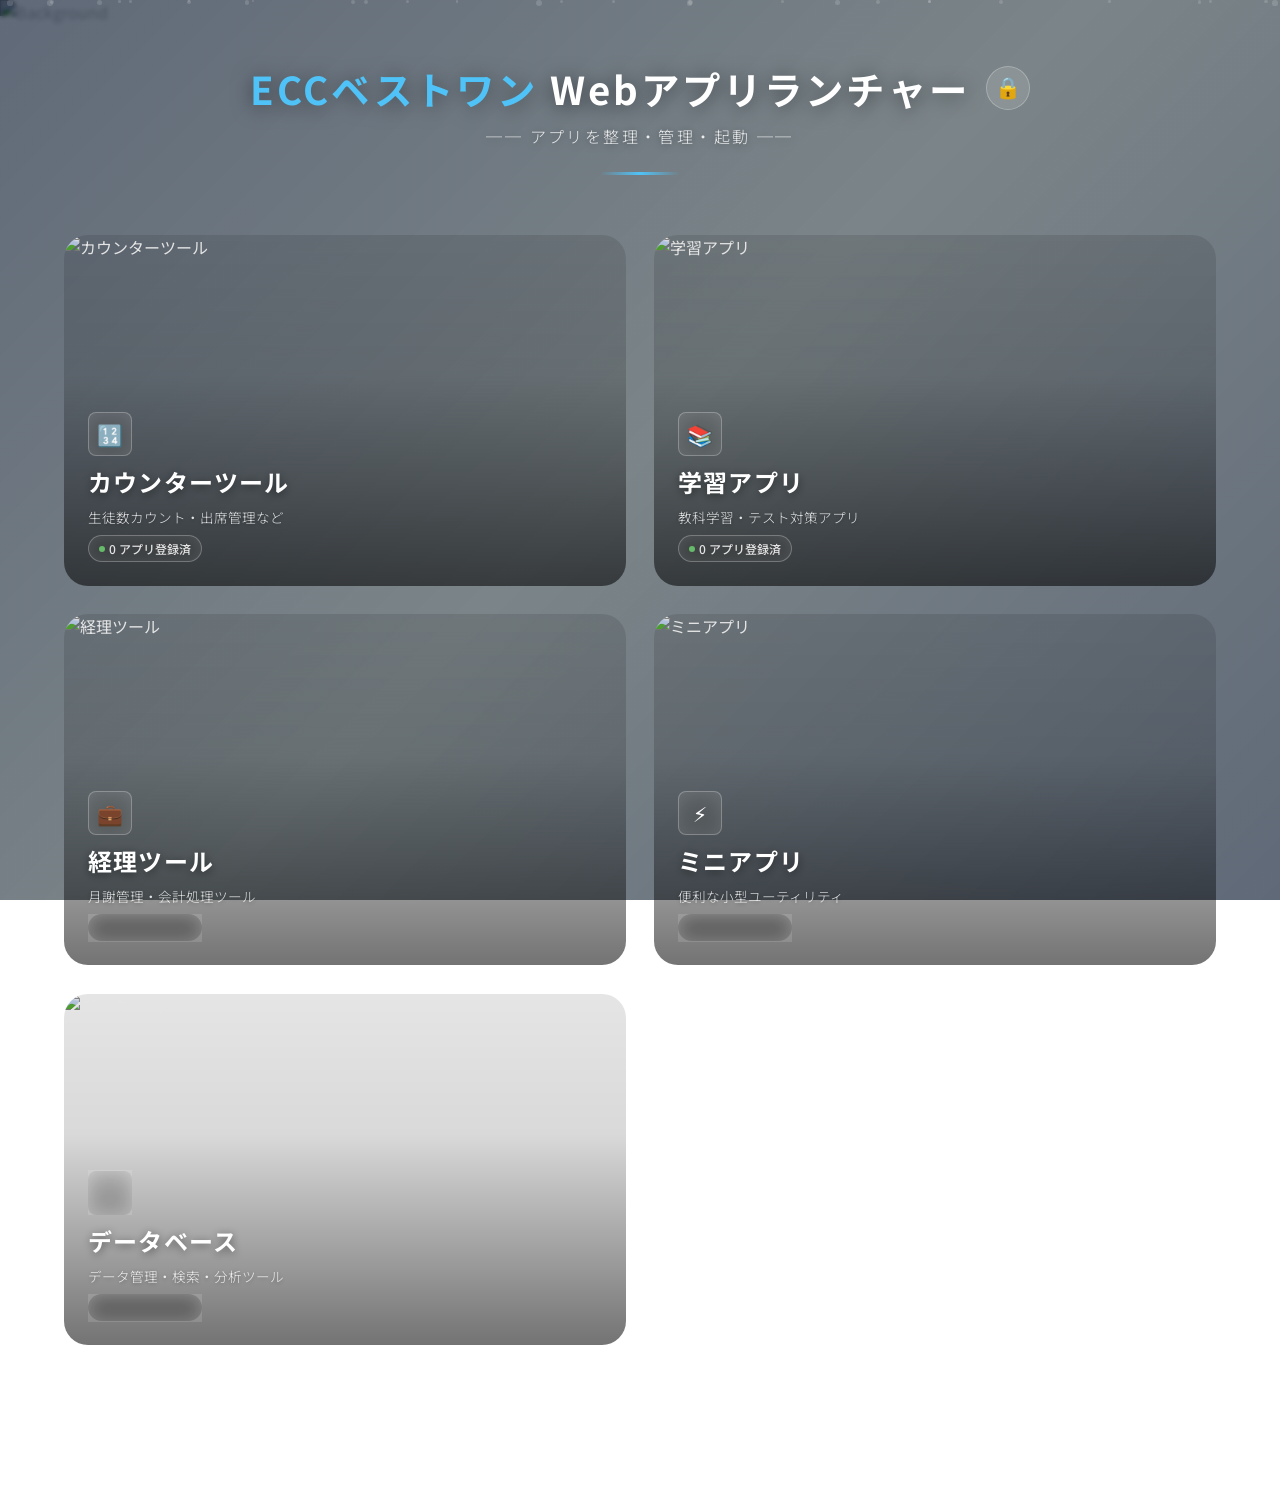
==== index.html @ 7f66db39 "Add files via upload" ====
<!DOCTYPE html>
<html lang="ja">

<head>
  <meta charset="UTF-8" />
  <meta name="viewport" content="width=device-width, initial-scale=1.0" />
  <meta name="description" content="学習塾 Webアプリ ランチャー - カウンターツール・学習アプリ・経理ツール・ミニアプリを一元管理" />
  <title>ECCベストワン Webアプリ ランチャー</title>
  <link rel="stylesheet" href="style.css" />
</head>

<body>

  <!-- Background -->
  <div class="bg-container">
    <img src="images/bg.png" alt="Background" />
  </div>
  <div class="bg-overlay"></div>

  <!-- Floating Particles -->
  <div class="particles-container" id="particles"></div>

  <!-- Header -->
  <header class="site-header">
    <div class="header-top">
      <h1 class="site-title">
        <span class="accent">ECCベストワン</span> Webアプリランチャー
      </h1>
      <button class="lock-btn" id="lockBtn" title="ロック/アンロック">🔒</button>
    </div>
    <p class="site-subtitle">── アプリを整理・管理・起動 ──</p>
  </header>

  <!-- Main Content -->
  <main class="main-content">
    <div class="category-grid" id="categoryGrid">
      <!-- Rendered by JS -->
    </div>
  </main>

  <!-- Footer -->
  <footer class="site-footer">
    &copy; 2026 ECCベストワン藍住・北島中央
  </footer>

  <!-- Modal: Add/Edit Category -->
  <div class="modal-backdrop" id="categoryModal">
    <div class="modal-panel">
      <h2 class="modal-title" id="modalTitle">新規カテゴリ追加</h2>
      <form id="categoryForm">
        <div class="modal-field">
          <label for="inputTitle">カテゴリ名</label>
          <input type="text" id="inputTitle" placeholder="例: カウンターツール" required />
        </div>
        <div class="modal-field">
          <label for="inputDescription">説明</label>
          <textarea id="inputDescription" placeholder="例: 生徒数カウント・出席管理など"></textarea>
        </div>
        <div class="modal-field">
          <label for="inputIcon">アイコン (絵文字)</label>
          <input type="text" id="inputIcon" placeholder="例: 🔢" value="📁" />
        </div>
        <div class="modal-field">
          <label for="inputImage">パネル画像パス</label>
          <input type="text" id="inputImage" placeholder="例: images/counter.png" />
        </div>
        <div class="modal-field">
          <label for="inputLink">リンク先</label>
          <input type="text" id="inputLink" placeholder="例: category.html?cat=counter" />
        </div>
        <div class="modal-actions">
          <button type="button" class="btn btn-secondary" id="btnCancel">キャンセル</button>
          <button type="submit" class="btn btn-primary">保存</button>
        </div>
      </form>
    </div>
  </div>

  <!-- Context Menu -->
  <div class="context-menu" id="contextMenu">
    <div class="context-menu-item" id="ctxEdit">✏️ 編集</div>
    <div class="context-menu-item danger" id="ctxDelete">🗑️ 削除</div>
  </div>

  <!-- Modal: Password -->
  <div class="modal-backdrop" id="passwordModal">
    <div class="modal-panel" style="max-width:360px;">
      <h2 class="modal-title">🔐 パスワード入力</h2>
      <form id="passwordForm">
        <div class="modal-field">
          <label for="inputPassword">パスワードを入力してください</label>
          <input type="password" id="inputPassword" placeholder="パスワード" required autocomplete="off" />
        </div>
        <div id="pwError" style="color:#ef5350;font-size:0.85rem;margin-bottom:12px;display:none;">パスワードが正しくありません</div>
        <div class="modal-actions">
          <button type="button" class="btn btn-secondary" id="btnPwCancel">キャンセル</button>
          <button type="submit" class="btn btn-primary">解除</button>
        </div>
      </form>
    </div>
  </div>

  <!-- Toast Container -->
  <div class="toast-container" id="toastContainer"></div>

  <script src="app.js"></script>
</body>

</html>
---- style.css ----
/* ============================================
   学習塾 Webアプリ ランディングページ - Style
   ============================================ */

@import url('https://fonts.googleapis.com/css2?family=Noto+Sans+JP:wght@300;400;500;700;900&family=Inter:wght@300;400;500;600;700&display=swap');

/* ---------- CSS Custom Properties ---------- */
:root {
  --color-bg-overlay: rgba(0, 0, 0, 0.35);
  --color-glass-bg: rgba(255, 255, 255, 0.12);
  --color-glass-border: rgba(255, 255, 255, 0.25);
  --color-glass-hover-bg: rgba(255, 255, 255, 0.22);
  --color-text-primary: #ffffff;
  --color-text-secondary: rgba(255, 255, 255, 0.85);
  --color-accent: #4fc3f7;
  --color-accent-glow: rgba(79, 195, 247, 0.4);
  --color-success: #66bb6a;
  --color-warning: #ffa726;
  --font-primary: 'Noto Sans JP', 'Inter', system-ui, -apple-system, sans-serif;
  --radius-sm: 8px;
  --radius-md: 16px;
  --radius-lg: 24px;
  --radius-xl: 32px;
  --shadow-glass: 0 8px 32px rgba(0, 0, 0, 0.3);
  --shadow-glow: 0 0 20px var(--color-accent-glow);
  --transition-smooth: 0.4s cubic-bezier(0.25, 0.46, 0.45, 0.94);
  --transition-bounce: 0.5s cubic-bezier(0.34, 1.56, 0.64, 1);
}

/* ---------- Reset & Base ---------- */
*,
*::before,
*::after {
  margin: 0;
  padding: 0;
  box-sizing: border-box;
}

html {
  font-size: 16px;
  scroll-behavior: smooth;
}

body {
  font-family: var(--font-primary);
  min-height: 100vh;
  color: var(--color-text-primary);
  overflow-x: hidden;
  position: relative;
}

/* ---------- Background ---------- */
.bg-container {
  position: fixed;
  inset: 0;
  z-index: -2;
}

.bg-container img {
  width: 100%;
  height: 100%;
  object-fit: cover;
  filter: brightness(0.7) saturate(1.2);
}

.bg-overlay {
  position: fixed;
  inset: 0;
  z-index: -1;
  background: linear-gradient(135deg,
      rgba(10, 25, 47, 0.65) 0%,
      rgba(15, 32, 39, 0.55) 50%,
      rgba(10, 25, 47, 0.65) 100%);
  backdrop-filter: blur(2px);
}

/* ---------- Header ---------- */
.site-header {
  position: relative;
  text-align: center;
  padding: 60px 20px 40px;
}

.site-header::after {
  content: '';
  display: block;
  width: 80px;
  height: 3px;
  margin: 24px auto 0;
  background: linear-gradient(90deg, transparent, var(--color-accent), transparent);
  border-radius: 2px;
}

.header-top {
  display: flex;
  align-items: center;
  justify-content: center;
  gap: 16px;
}

.site-title {
  font-size: 2.4rem;
  font-weight: 700;
  letter-spacing: 0.08em;
  text-shadow: 0 2px 20px rgba(0, 0, 0, 0.5);
}

.site-title .accent {
  color: var(--color-accent);
}

.site-subtitle {
  font-size: 1rem;
  font-weight: 300;
  color: var(--color-text-secondary);
  margin-top: 8px;
  letter-spacing: 0.15em;
  text-shadow: 0 1px 10px rgba(0, 0, 0, 0.4);
}

/* Lock Button */
.lock-btn {
  background: var(--color-glass-bg);
  backdrop-filter: blur(10px);
  border: 1px solid var(--color-glass-border);
  border-radius: 50%;
  width: 44px;
  height: 44px;
  font-size: 1.3rem;
  cursor: pointer;
  display: flex;
  align-items: center;
  justify-content: center;
  transition: all 0.3s;
  flex-shrink: 0;
}

.lock-btn:hover {
  background: var(--color-glass-hover-bg);
  transform: scale(1.1);
}

.lock-btn.unlocked {
  border-color: var(--color-success);
  box-shadow: 0 0 12px rgba(102, 187, 106, 0.3);
}

/* ---------- Main Content ---------- */
.main-content {
  max-width: 1200px;
  margin: 0 auto;
  padding: 20px 24px 80px;
}

/* ---------- Category Grid ---------- */
.category-grid {
  display: grid;
  grid-template-columns: repeat(2, 1fr);
  gap: 28px;
  perspective: 1200px;
}

/* ---------- Category Card ---------- */
.category-card {
  position: relative;
  border-radius: var(--radius-lg);
  overflow: hidden;
  cursor: pointer;
  text-decoration: none;
  color: inherit;
  transition: transform var(--transition-smooth), box-shadow var(--transition-smooth);
  transform-style: preserve-3d;
  aspect-ratio: 16 / 10;
}

.category-card:hover {
  transform: translateY(-8px) scale(1.02);
  box-shadow: var(--shadow-glass), var(--shadow-glow);
}

.category-card:active {
  transform: translateY(-2px) scale(0.99);
}

/* Card Image */
.card-image {
  position: absolute;
  inset: 0;
  z-index: 0;
}

.card-image img {
  width: 100%;
  height: 100%;
  object-fit: cover;
  transition: transform var(--transition-smooth), filter var(--transition-smooth);
}

.category-card:hover .card-image img {
  transform: scale(1.08);
  filter: brightness(1.1);
}

/* Card Glass Overlay */
.card-overlay {
  position: absolute;
  inset: 0;
  z-index: 1;
  background: linear-gradient(180deg,
      rgba(0, 0, 0, 0.1) 0%,
      rgba(0, 0, 0, 0.15) 40%,
      rgba(0, 0, 0, 0.55) 100%);
  transition: background var(--transition-smooth);
}

.category-card:hover .card-overlay {
  background: linear-gradient(180deg,
      rgba(0, 0, 0, 0.05) 0%,
      rgba(0, 0, 0, 0.1) 40%,
      rgba(0, 0, 0, 0.45) 100%);
}

/* Card Content */
.card-content {
  position: absolute;
  bottom: 0;
  left: 0;
  right: 0;
  z-index: 2;
  padding: 24px;
  display: flex;
  flex-direction: column;
  align-items: flex-start;
  gap: 8px;
}

.card-icon {
  width: 44px;
  height: 44px;
  border-radius: var(--radius-sm);
  background: var(--color-glass-bg);
  backdrop-filter: blur(10px);
  border: 1px solid var(--color-glass-border);
  display: flex;
  align-items: center;
  justify-content: center;
  font-size: 1.3rem;
  transition: transform var(--transition-bounce), background var(--transition-smooth);
}

.category-card:hover .card-icon {
  transform: scale(1.15) rotate(-5deg);
  background: var(--color-glass-hover-bg);
}

.card-title {
  font-size: 1.5rem;
  font-weight: 700;
  letter-spacing: 0.05em;
  text-shadow: 0 2px 10px rgba(0, 0, 0, 0.5);
}

.card-description {
  font-size: 0.85rem;
  font-weight: 300;
  color: var(--color-text-secondary);
  line-height: 1.5;
  text-shadow: 0 1px 5px rgba(0, 0, 0, 0.4);
}

.card-arrow {
  position: absolute;
  top: 20px;
  right: 20px;
  z-index: 2;
  width: 36px;
  height: 36px;
  border-radius: 50%;
  background: var(--color-glass-bg);
  backdrop-filter: blur(10px);
  border: 1px solid var(--color-glass-border);
  display: flex;
  align-items: center;
  justify-content: center;
  font-size: 1rem;
  opacity: 0;
  transform: translateX(-10px);
  transition: opacity var(--transition-smooth), transform var(--transition-smooth);
}

.category-card:hover .card-arrow {
  opacity: 1;
  transform: translateX(0);
}

/* Card Badge (count) */
.card-badge {
  display: inline-flex;
  align-items: center;
  gap: 4px;
  padding: 4px 10px;
  border-radius: 20px;
  background: var(--color-glass-bg);
  backdrop-filter: blur(10px);
  border: 1px solid var(--color-glass-border);
  font-size: 0.75rem;
  font-weight: 500;
  color: var(--color-text-secondary);
}

.card-badge .dot {
  width: 6px;
  height: 6px;
  border-radius: 50%;
  background: var(--color-success);
  animation: pulse-dot 2s ease-in-out infinite;
}

@keyframes pulse-dot {

  0%,
  100% {
    opacity: 1;
    transform: scale(1);
  }

  50% {
    opacity: 0.5;
    transform: scale(0.8);
  }
}

/* ---------- Floating Particles ---------- */
.particles-container {
  position: fixed;
  inset: 0;
  z-index: -1;
  pointer-events: none;
  overflow: hidden;
}

.particle {
  position: absolute;
  width: 4px;
  height: 4px;
  background: rgba(255, 255, 255, 0.15);
  border-radius: 50%;
  animation: float-particle linear infinite;
}

@keyframes float-particle {
  0% {
    transform: translateY(100vh) translateX(0);
    opacity: 0;
  }

  10% {
    opacity: 1;
  }

  90% {
    opacity: 1;
  }

  100% {
    transform: translateY(-10vh) translateX(50px);
    opacity: 0;
  }
}

/* ---------- Footer ---------- */
.site-footer {
  text-align: center;
  padding: 24px 20px 40px;
  color: rgba(255, 255, 255, 0.4);
  font-size: 0.8rem;
  letter-spacing: 0.1em;
}

/* ---------- Modal: Add Category ---------- */
.modal-backdrop {
  display: none;
  position: fixed;
  inset: 0;
  z-index: 100;
  background: rgba(0, 0, 0, 0.6);
  backdrop-filter: blur(8px);
  align-items: center;
  justify-content: center;
}

.modal-backdrop.active {
  display: flex;
}

.modal-panel {
  width: 90%;
  max-width: 480px;
  background: rgba(20, 30, 48, 0.92);
  backdrop-filter: blur(20px);
  border: 1px solid var(--color-glass-border);
  border-radius: var(--radius-lg);
  padding: 36px 32px;
  box-shadow: var(--shadow-glass);
  animation: modal-enter 0.2s ease-out;
}

@keyframes modal-enter {
  from {
    opacity: 0;
  }

  to {
    opacity: 1;
  }
}

.modal-title {
  font-size: 1.3rem;
  font-weight: 700;
  margin-bottom: 24px;
  letter-spacing: 0.05em;
}

.modal-field {
  margin-bottom: 16px;
}

.modal-field label {
  display: block;
  font-size: 0.85rem;
  font-weight: 500;
  color: var(--color-text-secondary);
  margin-bottom: 6px;
}

.modal-field input,
.modal-field textarea {
  width: 100%;
  padding: 12px 16px;
  border-radius: var(--radius-sm);
  border: 1px solid var(--color-glass-border);
  background: rgba(255, 255, 255, 0.08);
  color: var(--color-text-primary);
  font-family: var(--font-primary);
  font-size: 0.95rem;
  outline: none;
  transition: border-color 0.3s, background 0.3s;
}

.modal-field input:focus,
.modal-field textarea:focus {
  border-color: var(--color-accent);
  background: rgba(255, 255, 255, 0.12);
}

.modal-field textarea {
  height: 80px;
  resize: vertical;
}

.modal-actions {
  display: flex;
  gap: 12px;
  margin-top: 24px;
}

.btn {
  flex: 1;
  padding: 12px 20px;
  border: none;
  border-radius: var(--radius-sm);
  font-family: var(--font-primary);
  font-size: 0.9rem;
  font-weight: 600;
  cursor: pointer;
  transition: all 0.3s;
  letter-spacing: 0.05em;
}

.btn-primary {
  background: linear-gradient(135deg, var(--color-accent), #0288d1);
  color: white;
  box-shadow: 0 4px 15px rgba(79, 195, 247, 0.3);
}

.btn-primary:hover {
  box-shadow: 0 6px 20px rgba(79, 195, 247, 0.5);
  transform: translateY(-2px);
}

.btn-secondary {
  background: rgba(255, 255, 255, 0.1);
  color: var(--color-text-secondary);
  border: 1px solid var(--color-glass-border);
}

.btn-secondary:hover {
  background: rgba(255, 255, 255, 0.18);
}

/* ---------- Add Category Button ---------- */
.add-category-card {
  display: flex;
  align-items: center;
  justify-content: center;
  border: 2px dashed var(--color-glass-border);
  border-radius: var(--radius-lg);
  cursor: pointer;
  color: var(--color-text-secondary);
  font-size: 1rem;
  font-weight: 500;
  gap: 8px;
  transition: all var(--transition-smooth);
  aspect-ratio: 16 / 10;
  background: var(--color-glass-bg);
  backdrop-filter: blur(6px);
}

.add-category-card:hover {
  border-color: var(--color-accent);
  color: var(--color-accent);
  background: rgba(79, 195, 247, 0.08);
  transform: translateY(-4px);
}

.add-category-card .plus-icon {
  font-size: 1.8rem;
  font-weight: 300;
  line-height: 1;
}

/* ---------- Context Menu ---------- */
.context-menu {
  display: none;
  position: fixed;
  z-index: 200;
  background: rgba(20, 30, 48, 0.95);
  backdrop-filter: blur(20px);
  border: 1px solid var(--color-glass-border);
  border-radius: var(--radius-sm);
  padding: 8px 0;
  min-width: 160px;
  box-shadow: var(--shadow-glass);
}

.context-menu.active {
  display: block;
}

.context-menu-item {
  padding: 10px 20px;
  font-size: 0.85rem;
  cursor: pointer;
  transition: background 0.2s;
  display: flex;
  align-items: center;
  gap: 8px;
}

.context-menu-item:hover {
  background: rgba(255, 255, 255, 0.1);
}

.context-menu-item.danger {
  color: #ef5350;
}

.context-menu-item.danger:hover {
  background: rgba(239, 83, 80, 0.15);
}

/* ---------- Toast Notification ---------- */
.toast-container {
  position: fixed;
  bottom: 30px;
  right: 30px;
  z-index: 300;
  display: flex;
  flex-direction: column;
  gap: 10px;
}

.toast {
  padding: 14px 22px;
  border-radius: var(--radius-sm);
  background: rgba(20, 30, 48, 0.92);
  backdrop-filter: blur(20px);
  border: 1px solid var(--color-glass-border);
  color: var(--color-text-primary);
  font-size: 0.85rem;
  box-shadow: var(--shadow-glass);
  animation: toast-in 0.4s ease-out, toast-out 0.4s ease-in 2.6s forwards;
}

@keyframes toast-in {
  from {
    opacity: 0;
    transform: translateX(30px);
  }

  to {
    opacity: 1;
    transform: translateX(0);
  }
}

@keyframes toast-out {
  from {
    opacity: 1;
    transform: translateX(0);
  }

  to {
    opacity: 0;
    transform: translateX(30px);
  }
}

/* ---------- Responsive ---------- */
@media (max-width: 768px) {
  .site-title {
    font-size: 1.7rem;
  }

  .site-subtitle {
    font-size: 0.85rem;
  }

  .category-grid {
    grid-template-columns: 1fr;
    gap: 20px;
  }

  .card-content {
    padding: 18px;
  }

  .card-title {
    font-size: 1.2rem;
  }

  .site-header {
    padding: 40px 16px 28px;
  }

  .main-content {
    padding: 16px 16px 60px;
  }
}

@media (max-width: 480px) {
  .site-title {
    font-size: 1.4rem;
  }

  .category-card {
    aspect-ratio: 16 / 9;
  }
}
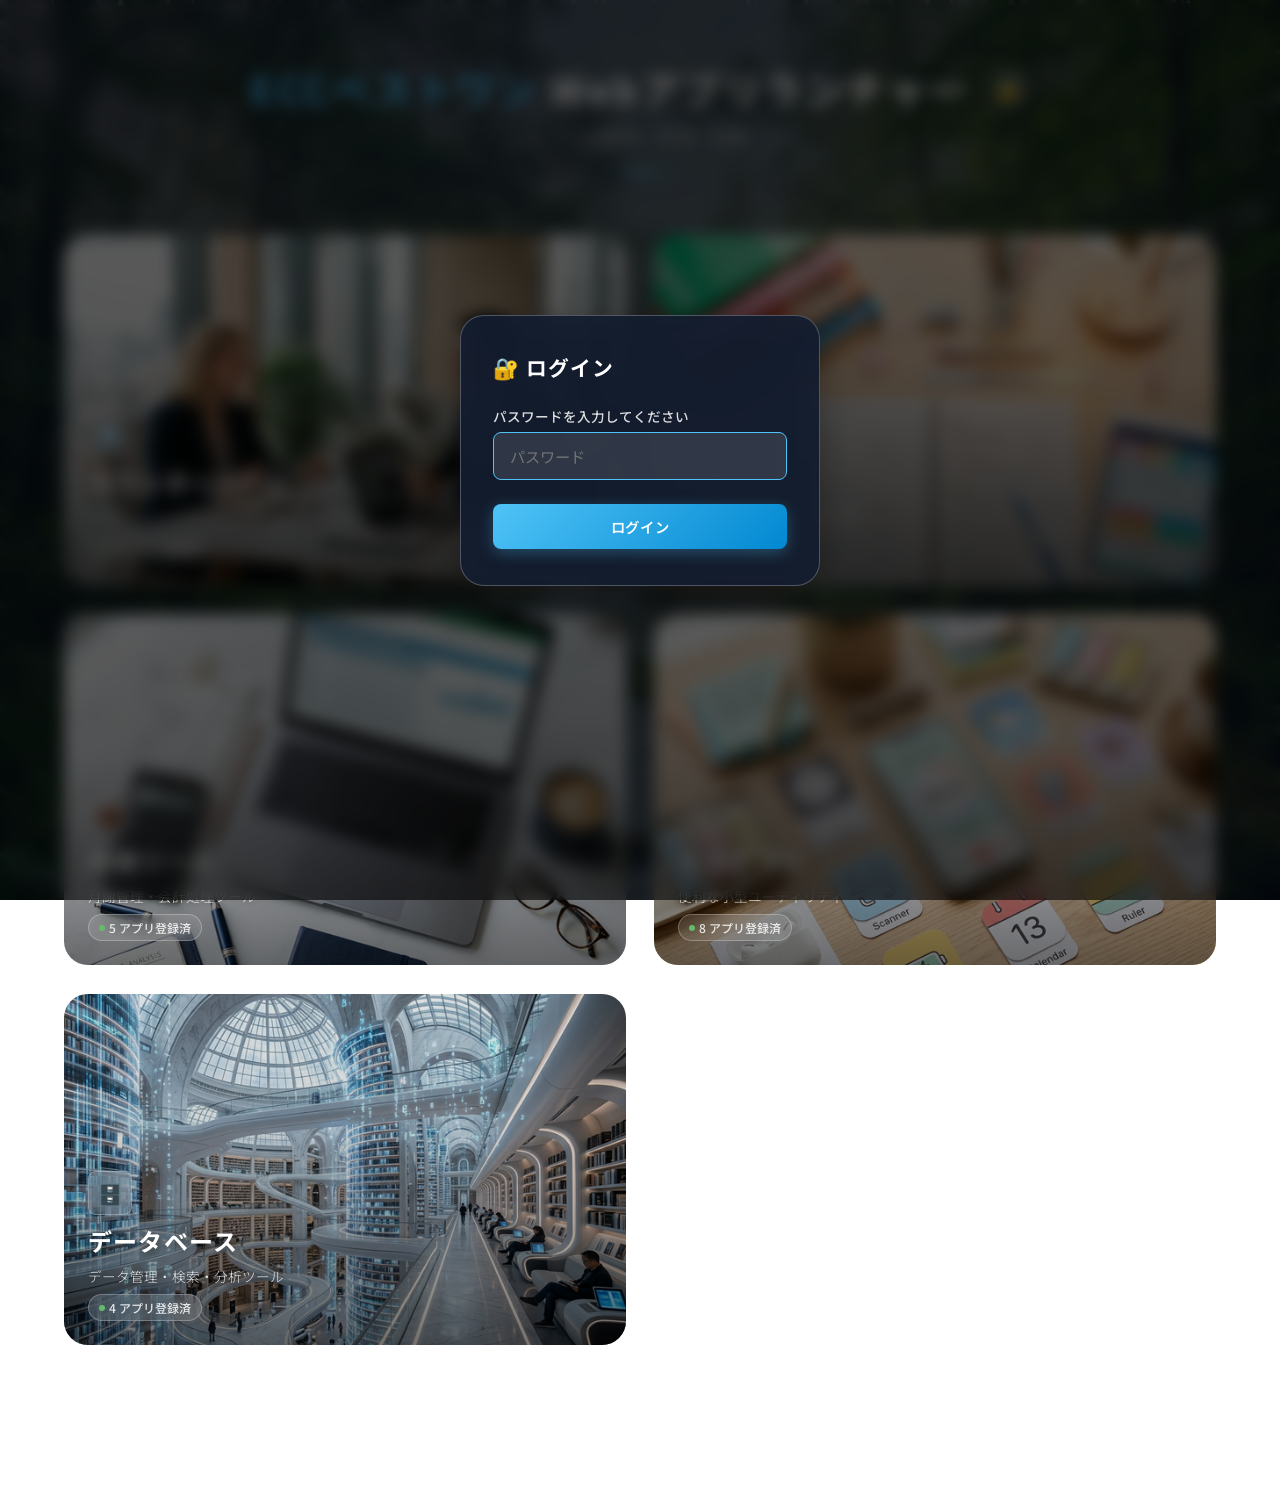
==== commit 3b914e0d: "up" ====
--- a/index.html
+++ b/index.html
@@ -26,7 +26,10 @@
       <h1 class="site-title">
         <span class="accent">ECCベストワン</span> Webアプリランチャー
       </h1>
-      <button class="lock-btn" id="lockBtn" title="ロック/アンロック">🔒</button>
+      <div class="header-actions">
+        <button class="settings-btn" id="settingsBtn" style="display:none" title="設定">⚙️</button>
+        <button class="lock-btn" id="lockBtn" title="ロック/アンロック">🔒</button>
+      </div>
     </div>
     <p class="site-subtitle">── アプリを整理・管理・起動 ──</p>
   </header>
@@ -82,10 +85,10 @@
     <div class="context-menu-item danger" id="ctxDelete">🗑️ 削除</div>
   </div>
 
-  <!-- Modal: Password -->
+  <!-- Modal: Password (Login) -->
   <div class="modal-backdrop" id="passwordModal">
     <div class="modal-panel" style="max-width:360px;">
-      <h2 class="modal-title">🔐 パスワード入力</h2>
+      <h2 class="modal-title">🔐 ログイン</h2>
       <form id="passwordForm">
         <div class="modal-field">
           <label for="inputPassword">パスワードを入力してください</label>
@@ -93,10 +96,24 @@
         </div>
         <div id="pwError" style="color:#ef5350;font-size:0.85rem;margin-bottom:12px;display:none;">パスワードが正しくありません</div>
         <div class="modal-actions">
-          <button type="button" class="btn btn-secondary" id="btnPwCancel">キャンセル</button>
-          <button type="submit" class="btn btn-primary">解除</button>
+          <button type="submit" class="btn btn-primary" style="width:100%">ログイン</button>
         </div>
       </form>
+    </div>
+  </div>
+
+  <!-- Modal: Settings (master + local only) -->
+  <div class="modal-backdrop" id="settingsModal">
+    <div class="modal-panel" style="max-width:560px;">
+      <h2 class="modal-title">⚙️ 設定</h2>
+      <div id="settingsContent">
+        <!-- Built by JS -->
+      </div>
+      <div class="modal-actions" style="margin-top:20px;">
+        <button type="button" class="btn btn-secondary" id="btnSettingsExport">📤 エクスポート</button>
+        <button type="button" class="btn btn-secondary" id="btnSettingsClose">閉じる</button>
+        <button type="button" class="btn btn-primary" id="btnSettingsSave">保存</button>
+      </div>
     </div>
   </div>
 
--- a/style.css
+++ b/style.css
@@ -118,6 +118,112 @@
   text-shadow: 0 1px 10px rgba(0, 0, 0, 0.4);
 }
 
+/* Header Actions */
+.header-actions {
+  display: flex;
+  align-items: center;
+  gap: 8px;
+}
+
+/* Settings Button */
+.settings-btn {
+  background: var(--color-glass-bg);
+  backdrop-filter: blur(10px);
+  border: 1px solid rgba(76, 175, 80, 0.4);
+  border-radius: 50%;
+  width: 44px;
+  height: 44px;
+  font-size: 1.3rem;
+  cursor: pointer;
+  display: flex;
+  align-items: center;
+  justify-content: center;
+  transition: all 0.3s;
+  flex-shrink: 0;
+}
+
+.settings-btn:hover {
+  background: rgba(76, 175, 80, 0.2);
+  transform: scale(1.1) rotate(45deg);
+}
+
+/* Settings Modal */
+.settings-role-section {
+  background: rgba(255, 255, 255, 0.05);
+  border: 1px solid var(--color-glass-border);
+  border-radius: var(--radius-md);
+  padding: 16px;
+  margin-bottom: 12px;
+}
+
+.settings-role-header {
+  display: flex;
+  justify-content: space-between;
+  align-items: center;
+  margin-bottom: 12px;
+}
+
+.settings-role-label {
+  font-weight: 700;
+  font-size: 1rem;
+}
+
+.settings-role-name {
+  font-size: 0.75rem;
+  color: var(--color-text-secondary);
+  background: rgba(255, 255, 255, 0.08);
+  border-radius: 12px;
+  padding: 2px 10px;
+}
+
+.settings-pw-input {
+  width: 100%;
+  padding: 8px 12px;
+  background: rgba(255, 255, 255, 0.08);
+  border: 1px solid var(--color-glass-border);
+  border-radius: var(--radius-sm);
+  color: var(--color-text-primary);
+  font-family: monospace;
+  font-size: 0.95rem;
+}
+
+.settings-cat-grid {
+  display: flex;
+  flex-wrap: wrap;
+  gap: 8px;
+  margin-top: 6px;
+}
+
+.settings-cat-label {
+  display: flex;
+  align-items: center;
+  gap: 4px;
+  font-size: 0.85rem;
+  cursor: pointer;
+  background: rgba(255, 255, 255, 0.06);
+  border: 1px solid var(--color-glass-border);
+  border-radius: var(--radius-sm);
+  padding: 4px 10px;
+  transition: background 0.2s;
+}
+
+.settings-cat-label:hover {
+  background: rgba(255, 255, 255, 0.12);
+}
+
+.settings-cat-label input[type="checkbox"] {
+  accent-color: var(--color-accent);
+  width: 16px;
+  height: 16px;
+}
+
+.settings-master-note {
+  font-size: 0.85rem;
+  color: var(--color-text-secondary);
+  padding: 8px 0;
+  font-style: italic;
+}
+
 /* Lock Button */
 .lock-btn {
   background: var(--color-glass-bg);
@@ -182,6 +288,42 @@
   transform: translateY(-2px) scale(0.99);
 }
 
+/* Locked card */
+.category-card.locked {
+  cursor: not-allowed;
+}
+
+.category-card.locked:hover {
+  transform: none;
+  box-shadow: var(--shadow-glass);
+}
+
+.category-card.locked .card-image img {
+  filter: grayscale(0.7) brightness(0.5);
+}
+
+.category-card.locked:hover .card-image img {
+  transform: none;
+  filter: grayscale(0.7) brightness(0.5);
+}
+
+.card-lock-overlay {
+  position: absolute;
+  inset: 0;
+  z-index: 5;
+  display: flex;
+  align-items: center;
+  justify-content: center;
+  background: rgba(0, 0, 0, 0.25);
+  border-radius: inherit;
+}
+
+.card-lock-overlay .lock-icon {
+  font-size: 2.5rem;
+  filter: drop-shadow(0 2px 8px rgba(0, 0, 0, 0.5));
+  opacity: 0.8;
+}
+
 /* Card Image */
 .card-image {
   position: absolute;
@@ -385,8 +527,10 @@
   z-index: 100;
   background: rgba(0, 0, 0, 0.6);
   backdrop-filter: blur(8px);
-  align-items: center;
+  align-items: flex-start;
   justify-content: center;
+  overflow-y: auto;
+  padding: 40px 16px;
 }
 
 .modal-backdrop.active {
@@ -396,6 +540,7 @@
 .modal-panel {
   width: 90%;
   max-width: 480px;
+  max-height: none;
   background: rgba(20, 30, 48, 0.92);
   backdrop-filter: blur(20px);
   border: 1px solid var(--color-glass-border);
@@ -403,6 +548,7 @@
   padding: 36px 32px;
   box-shadow: var(--shadow-glass);
   animation: modal-enter 0.2s ease-out;
+  margin: auto;
 }
 
 @keyframes modal-enter {
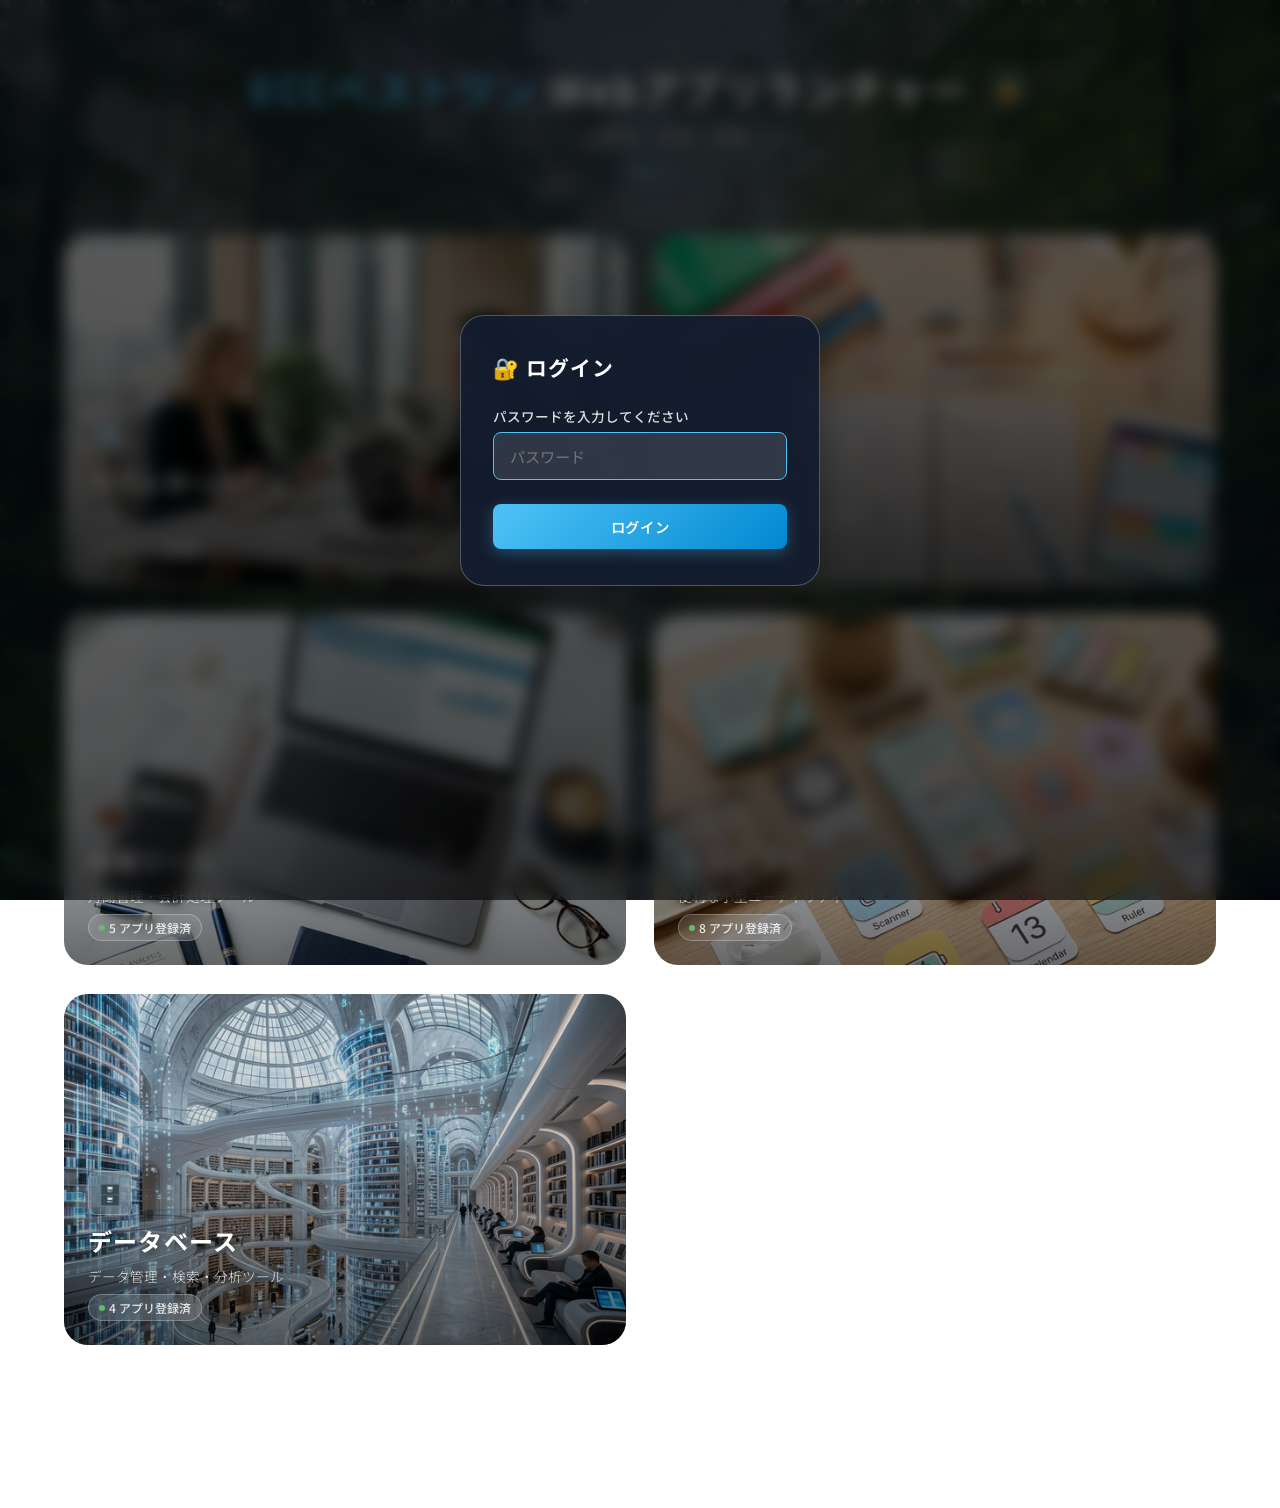
==== commit c03857e7: "up" ====
--- a/index.html
+++ b/index.html
@@ -6,6 +6,16 @@
   <meta name="viewport" content="width=device-width, initial-scale=1.0" />
   <meta name="description" content="学習塾 Webアプリ ランチャー - カウンターツール・学習アプリ・経理ツール・ミニアプリを一元管理" />
   <title>ECCベストワン Webアプリ ランチャー</title>
+
+  <!-- Favicon / Home Screen Icon -->
+  <link rel="icon" type="image/png" sizes="512x512" href="images/icon-512.png" />
+  <link rel="apple-touch-icon" href="images/icon-512.png" />
+  <link rel="manifest" href="manifest.json" />
+  <meta name="theme-color" content="#c4a7e7" />
+  <meta name="apple-mobile-web-app-capable" content="yes" />
+  <meta name="apple-mobile-web-app-status-bar-style" content="black-translucent" />
+  <meta name="apple-mobile-web-app-title" content="ECC Apps" />
+
   <link rel="stylesheet" href="style.css" />
 </head>
 
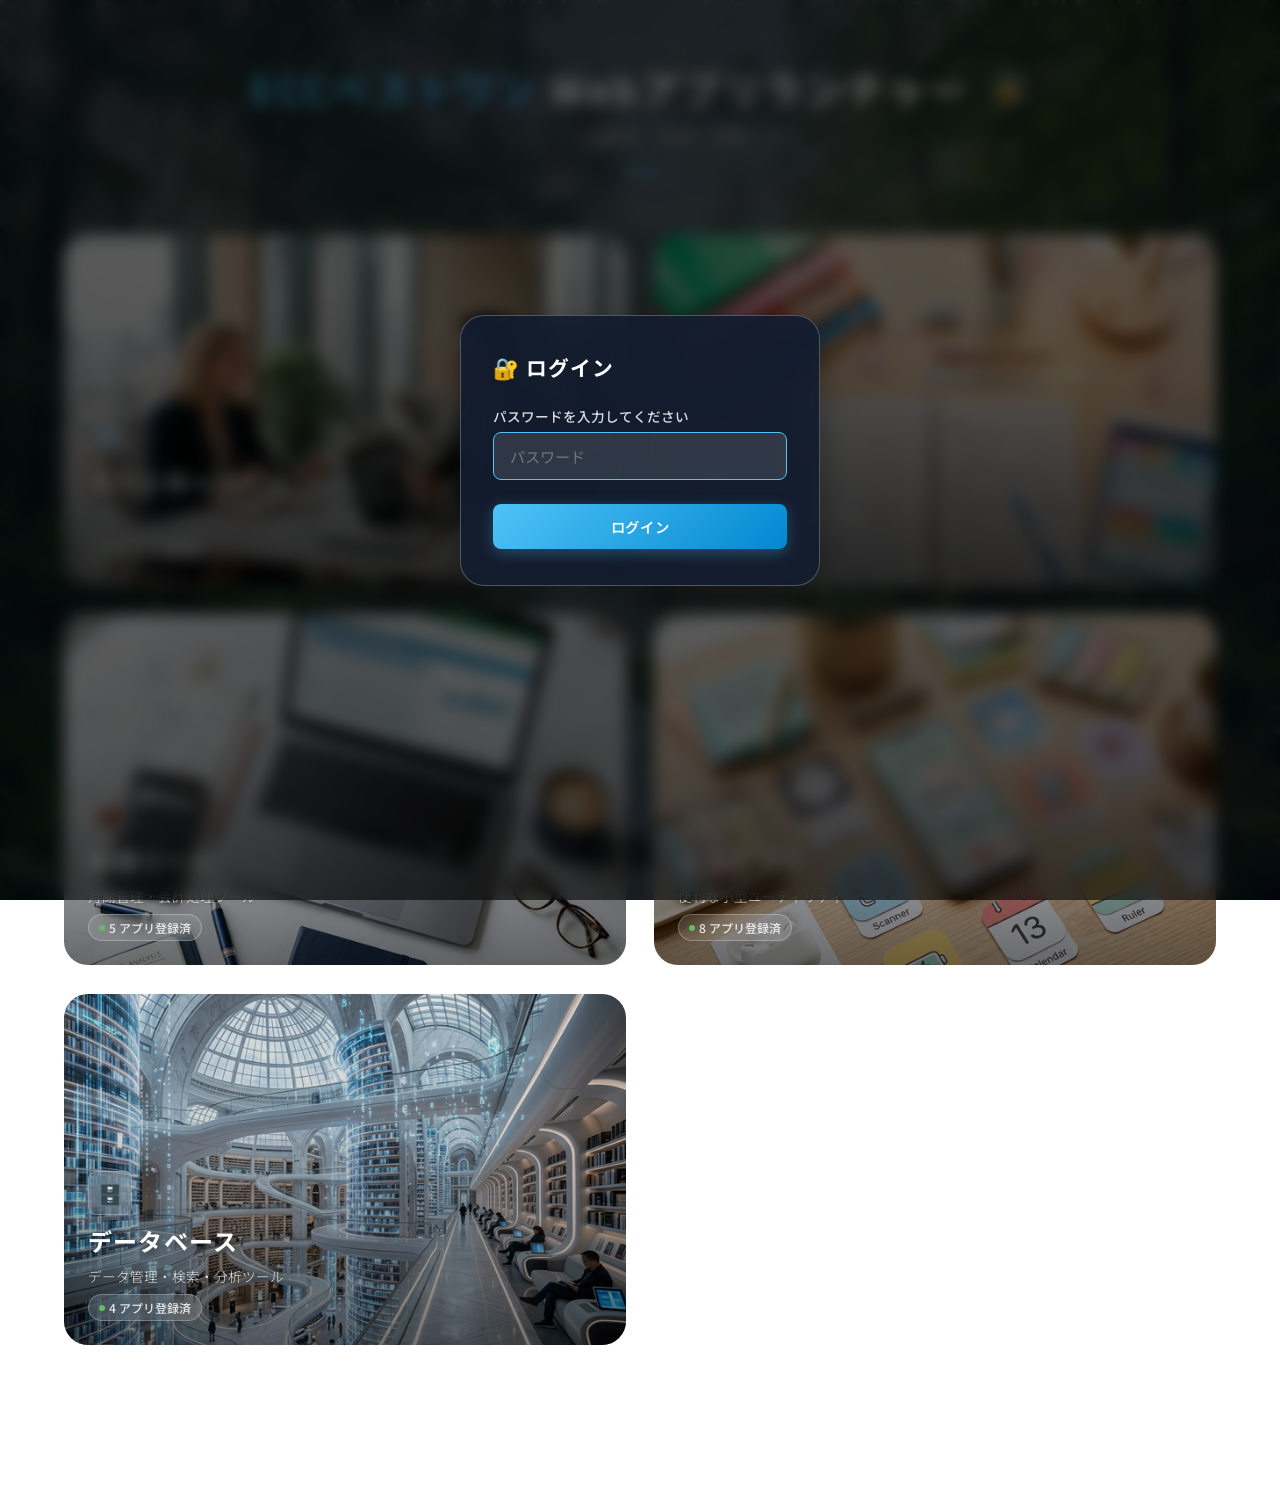
==== commit 24ef471e: "up9" ====
--- a/index.html
+++ b/index.html
@@ -8,8 +8,9 @@
   <title>ECCベストワン Webアプリ ランチャー</title>
 
   <!-- Favicon / Home Screen Icon -->
-  <link rel="icon" type="image/png" sizes="512x512" href="images/icon-512.png" />
-  <link rel="apple-touch-icon" href="images/icon-512.png" />
+  <link rel="icon" type="image/png" sizes="32x32" href="images/favicon-32.png" />
+  <link rel="icon" type="image/png" sizes="16x16" href="images/favicon-16.png" />
+  <link rel="apple-touch-icon" sizes="180x180" href="images/apple-touch-icon.png" />
   <link rel="manifest" href="manifest.json" />
   <meta name="theme-color" content="#c4a7e7" />
   <meta name="apple-mobile-web-app-capable" content="yes" />
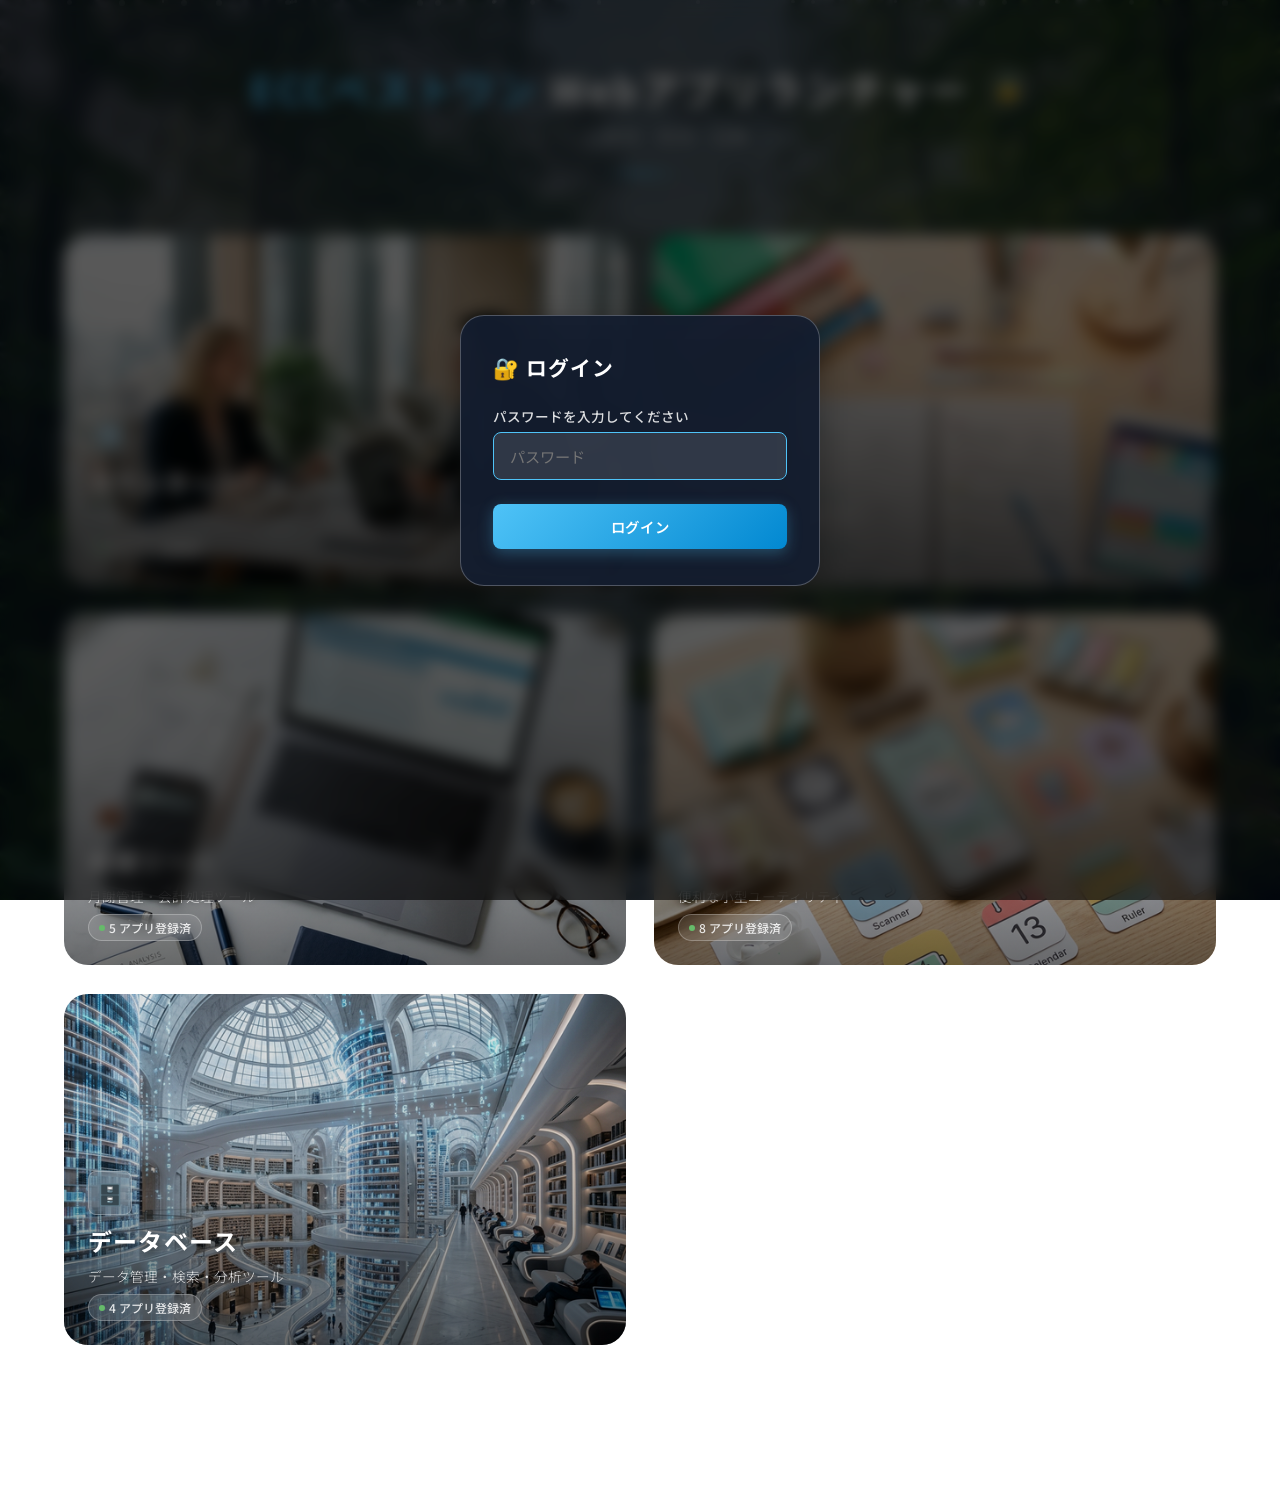
==== commit d775c78b: "up" ====
--- a/index.html
+++ b/index.html
@@ -38,6 +38,7 @@
         <span class="accent">ECCベストワン</span> Webアプリランチャー
       </h1>
       <div class="header-actions">
+        <button class="settings-btn" id="manualBtn" style="display:none" title="マニュアル">📖</button>
         <button class="settings-btn" id="settingsBtn" style="display:none" title="設定">⚙️</button>
         <button class="lock-btn" id="lockBtn" title="ロック/アンロック">🔒</button>
       </div>
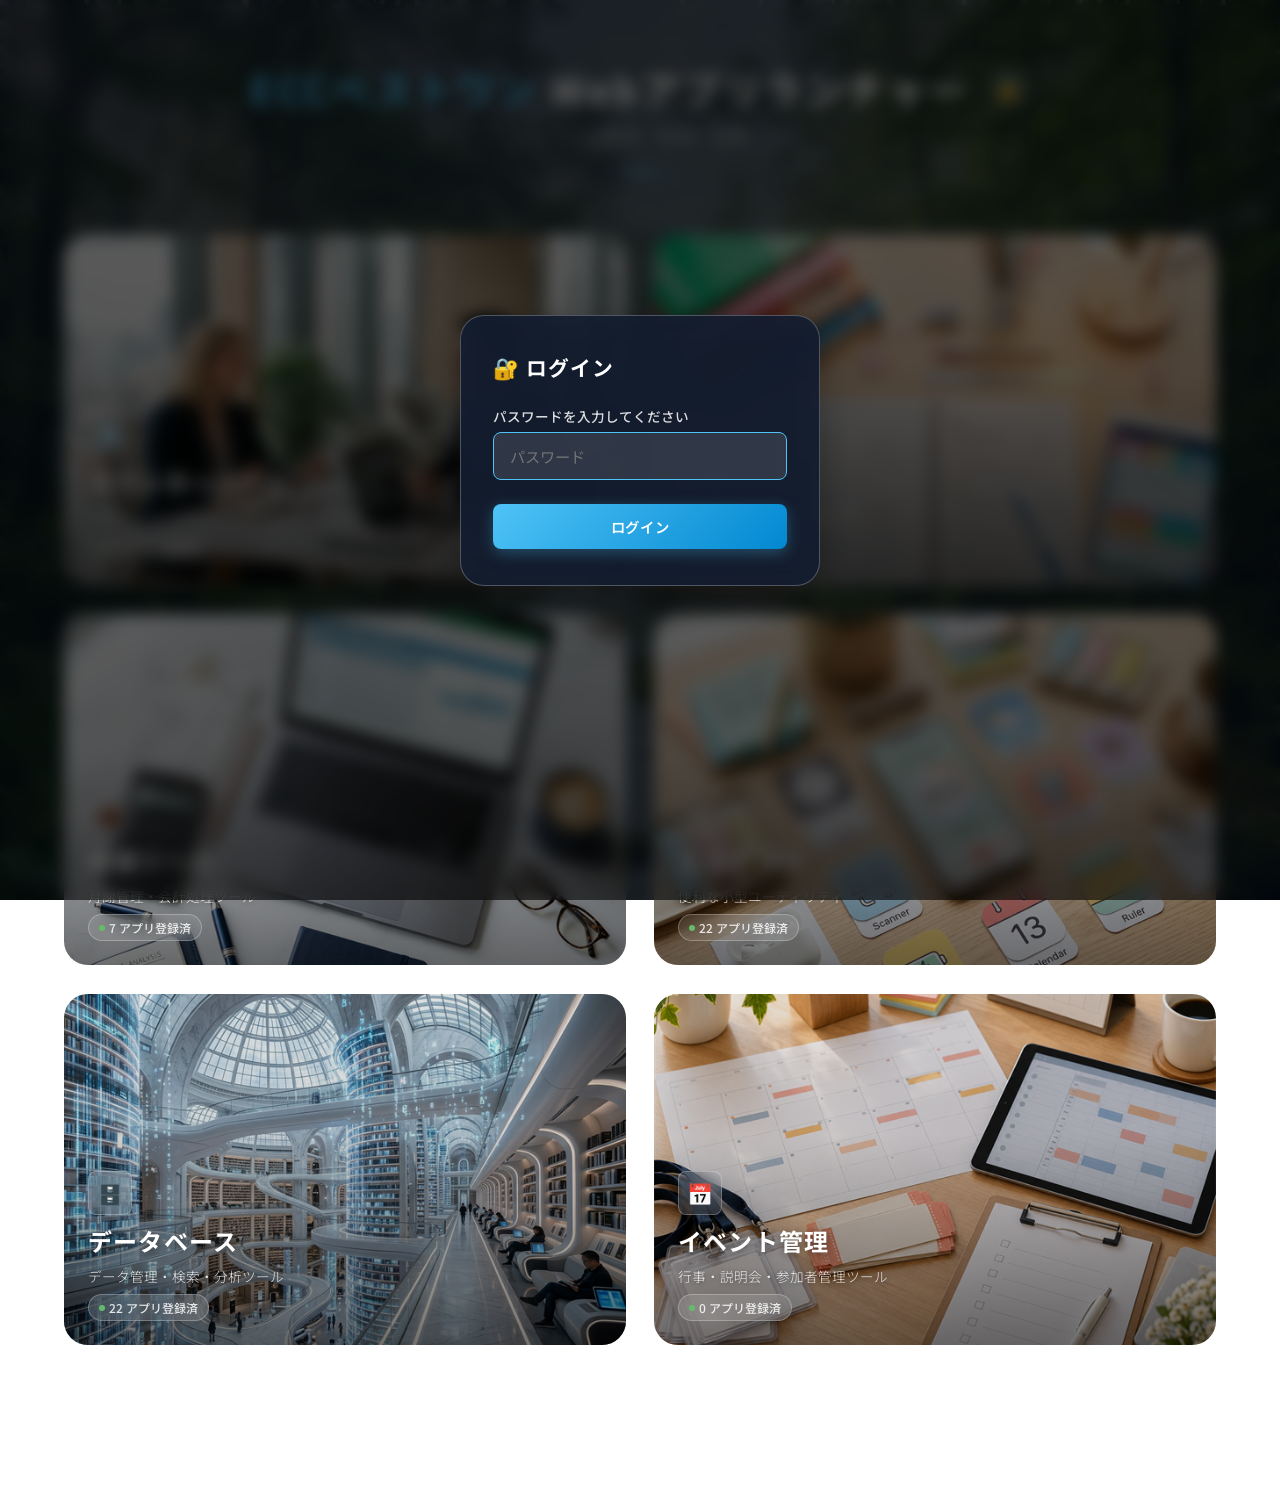
==== commit 9b90ad4a: "Add event management category" ====
--- a/index.html
+++ b/index.html
@@ -4,7 +4,7 @@
 <head>
   <meta charset="UTF-8" />
   <meta name="viewport" content="width=device-width, initial-scale=1.0" />
-  <meta name="description" content="学習塾 Webアプリ ランチャー - カウンターツール・学習アプリ・経理ツール・ミニアプリを一元管理" />
+  <meta name="description" content="学習塾 Webアプリ ランチャー - カウンターツール・学習アプリ・経理ツール・ミニアプリ・データベース・イベント管理を一元管理" />
   <title>ECCベストワン Webアプリ ランチャー</title>
 
   <!-- Favicon / Home Screen Icon -->
@@ -135,4 +135,4 @@
   <script src="app.js"></script>
 </body>
 
-</html>+</html>
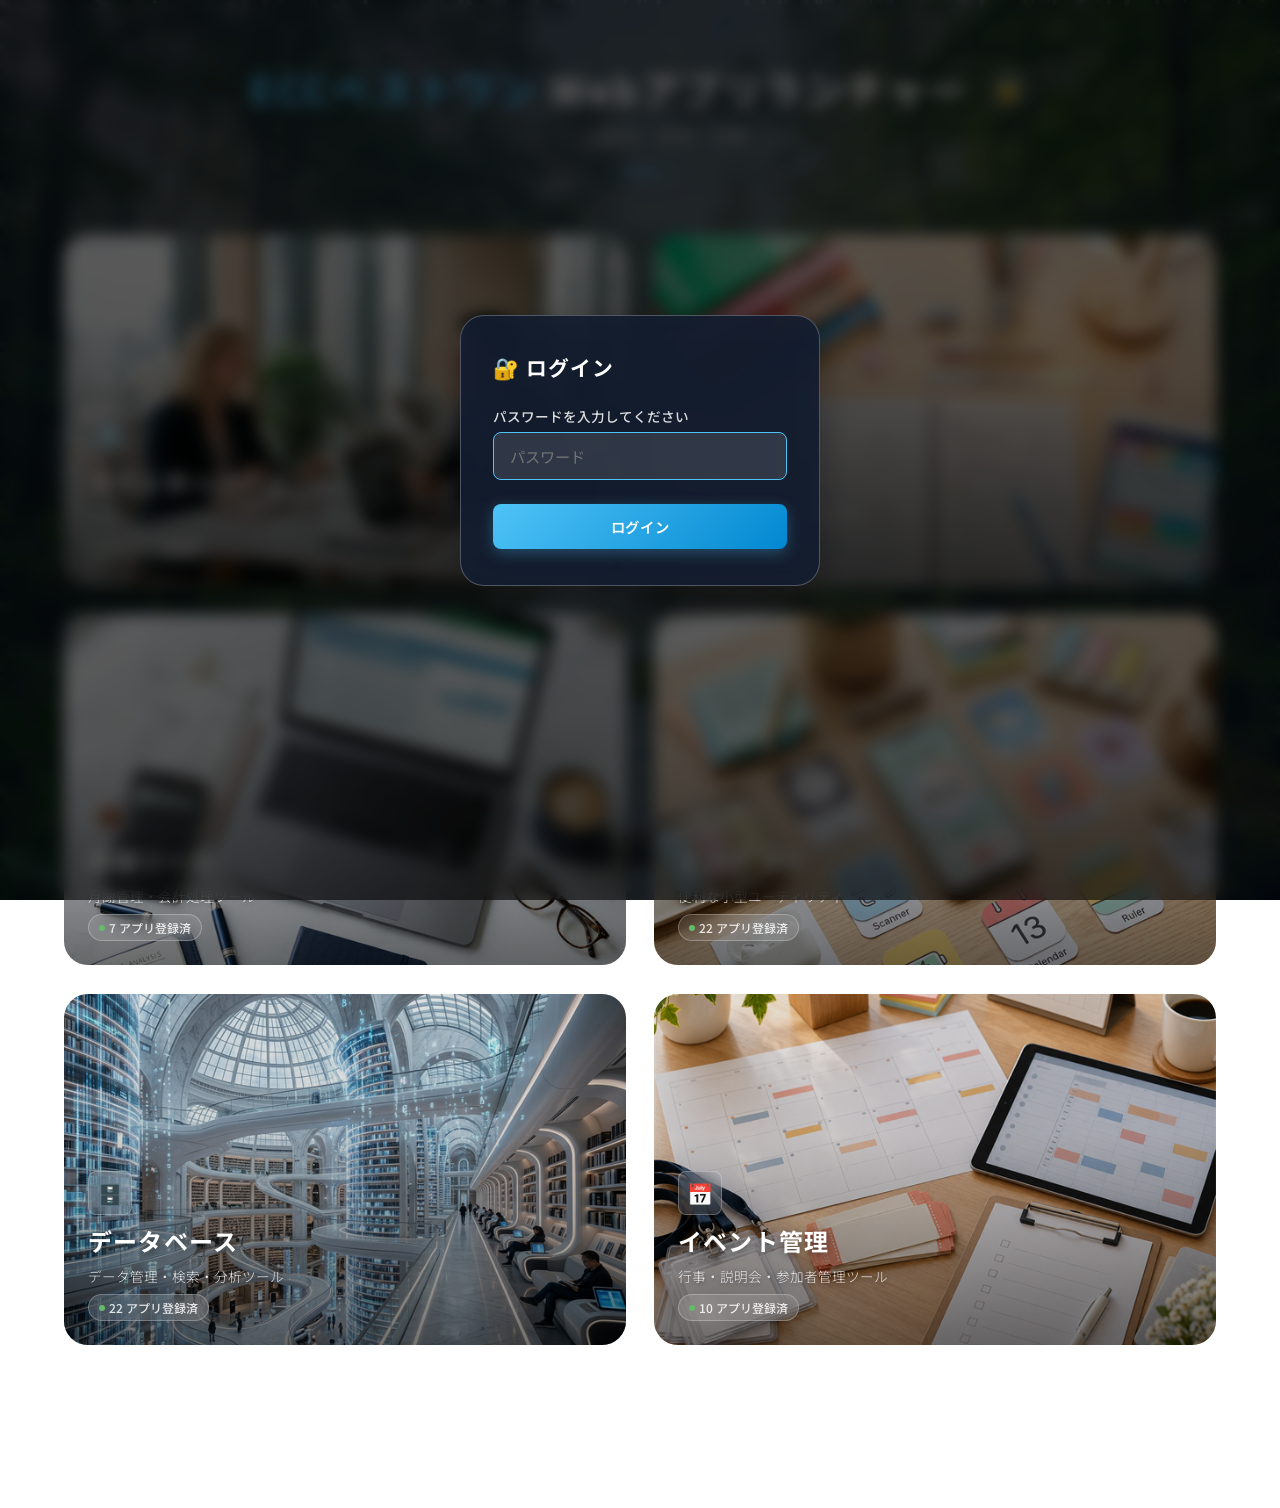
==== commit 84fdd0b2: "Refresh local editor assets" ====
--- a/index.html
+++ b/index.html
@@ -17,7 +17,7 @@
   <meta name="apple-mobile-web-app-status-bar-style" content="black-translucent" />
   <meta name="apple-mobile-web-app-title" content="ECC Apps" />
 
-  <link rel="stylesheet" href="style.css" />
+  <link rel="stylesheet" href="style.css?v=20260922-2" />
 </head>
 
 <body>
@@ -132,7 +132,7 @@
   <!-- Toast Container -->
   <div class="toast-container" id="toastContainer"></div>
 
-  <script src="app.js"></script>
+  <script src="app.js?v=20260922-2"></script>
 </body>
 
 </html>
